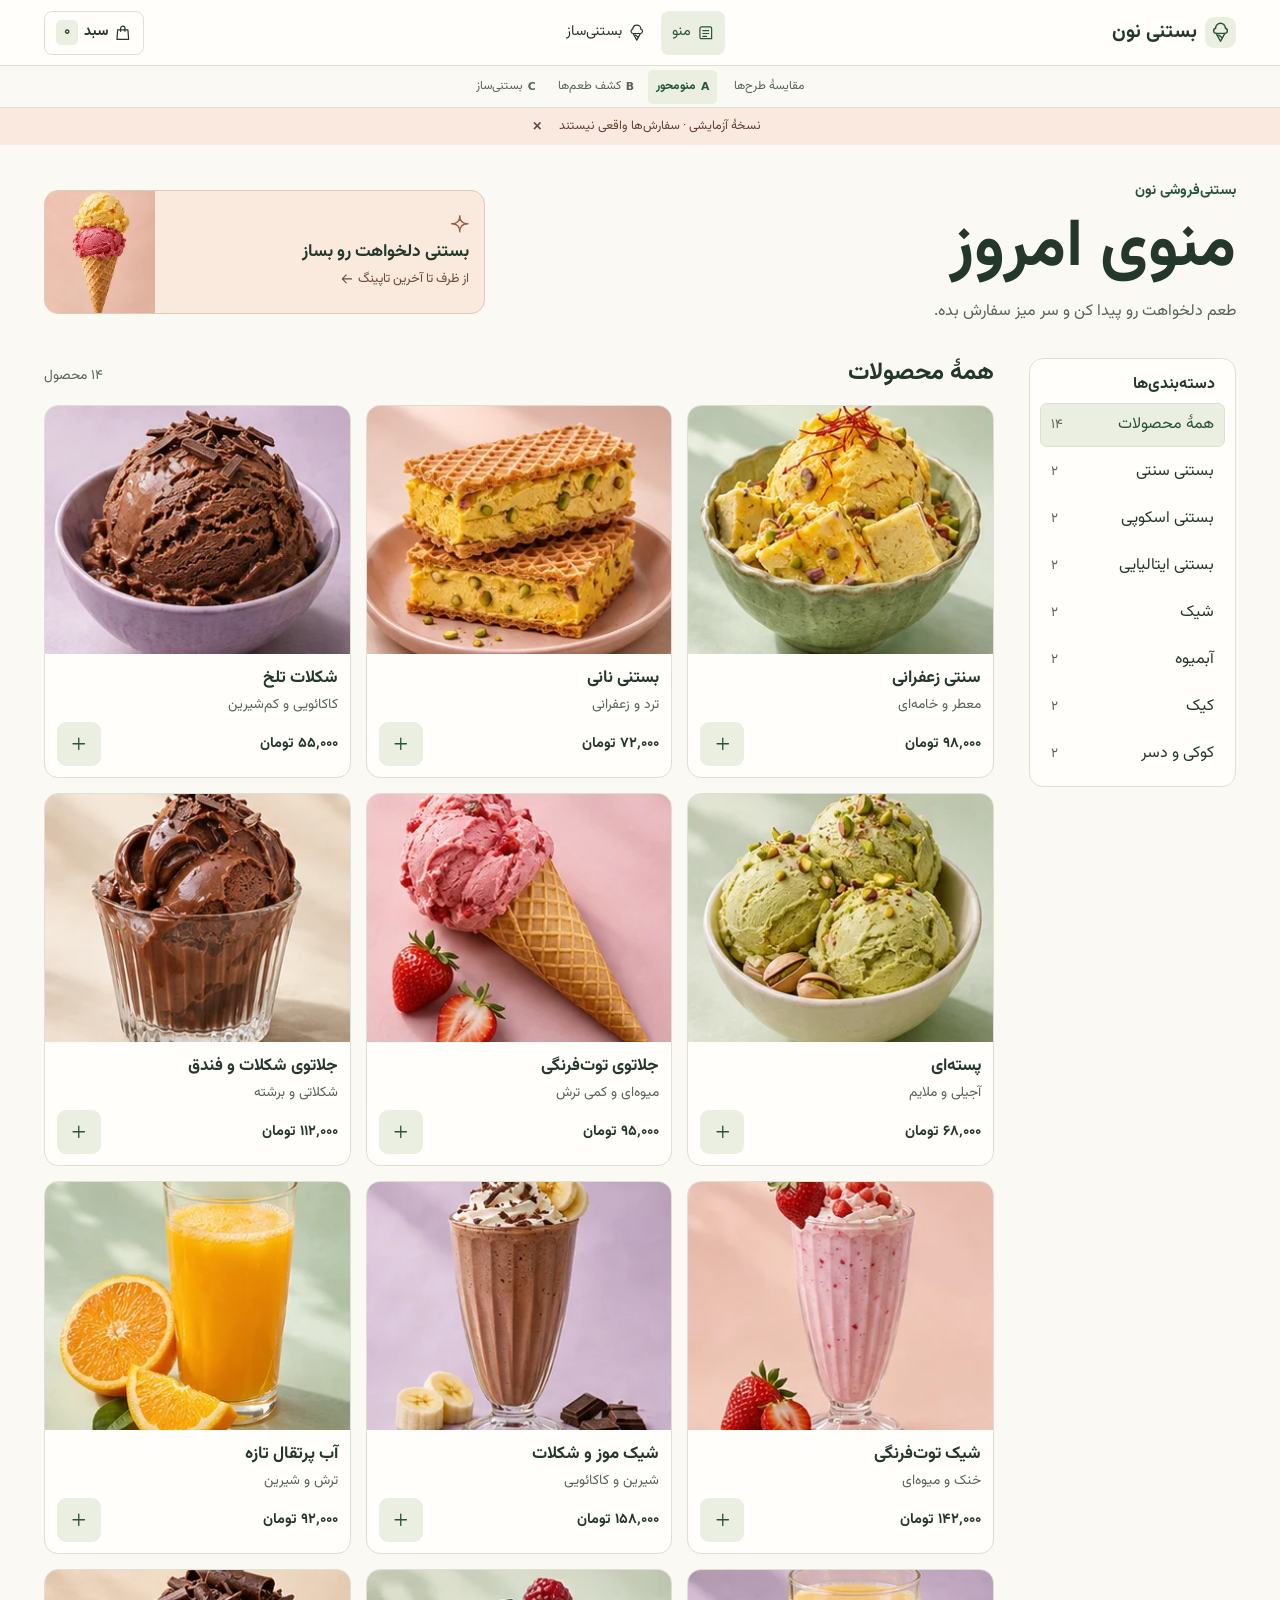
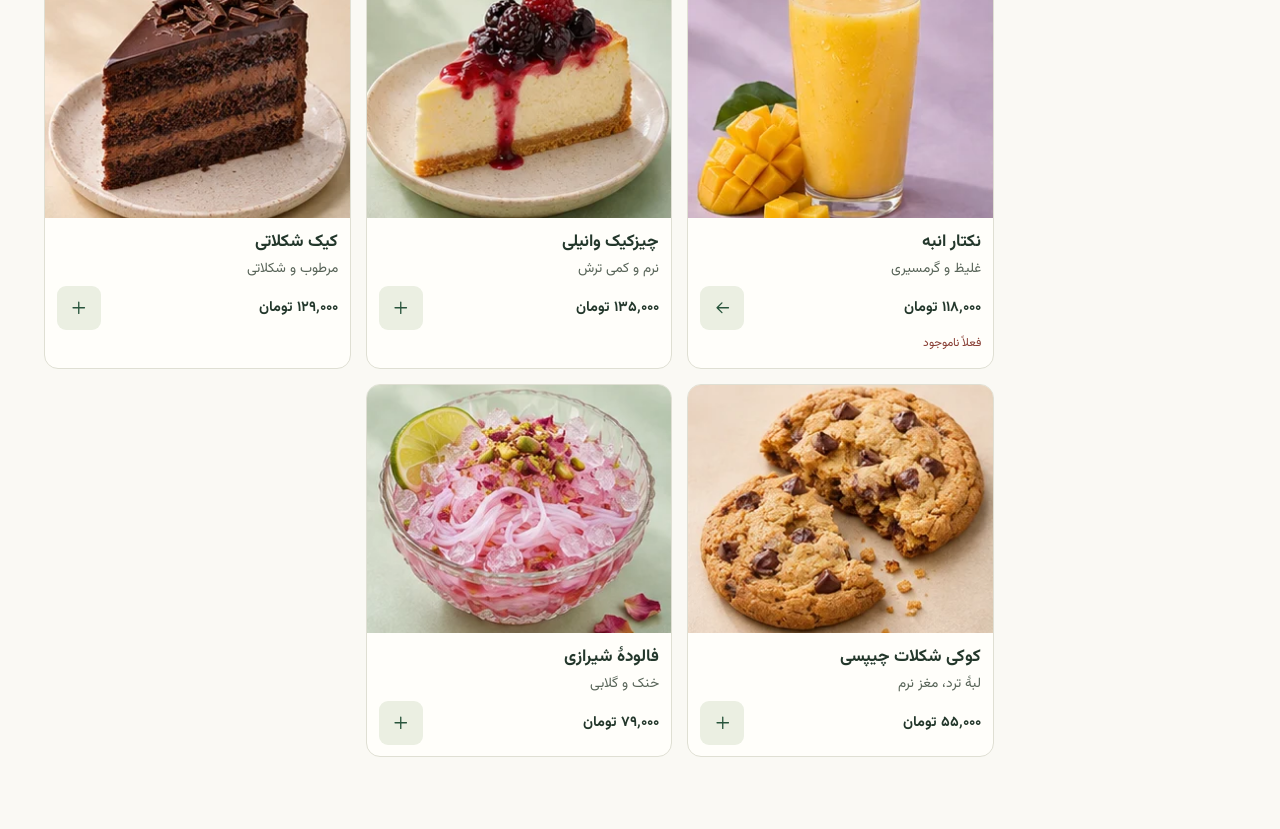
==== prototype-a/index.html @ cb2e8238 "Initial commit" ====
<!doctype html>
<html lang="fa" dir="rtl">
<head>
  <meta charset="utf-8">
  <meta name="viewport" content="width=device-width, initial-scale=1">
  <meta name="theme-color" content="#f8f7f0">
  <title>بستنی نون | طرح A</title>
  <link rel="stylesheet" href="../shared/base.css">
  <link rel="stylesheet" href="./style.css">
  <script type="module" src="./app.js"></script>
</head>
<body>
  <a class="skip-link" href="#main">رفتن به محتوا</a>
  <header class="site-header"></header>
  <div class="demo-label" hidden>
    <p>نسخهٔ آزمایشی · سفارش‌ها واقعی نیستند</p>
    <button type="button" data-action="dismiss-demo" aria-label="بستن پیام نسخهٔ آزمایشی">×</button>
  </div>
  <main id="main" class="shell"></main>
  <dialog aria-labelledby="detail-title">
    <button type="button" class="icon-button dialog-close" data-action="close-detail" aria-label="بستن جزئیات" autofocus>×</button>
    <form id="product-form"></form>
  </dialog>
  <p id="status" role="status" class="toast"></p>
  <noscript><p class="shell">برای استفاده از منوی تعاملی، جاوااسکریپت مرورگر را فعال کن.</p></noscript>
</body>
</html>
---- shared/base.css ----
:root {
  color-scheme: light;
  --paper: #faf9f4;
  --surface: #fffefa;
  --ink: #23372b;
  --muted: #586458;
  --line: #dfdfd3;
  --accent: #28543c;
  --accent-hover: #1e402d;
  --soft: #ebefe2;
  --warm: #fae9de;
  --radius: 14px;
  --font: Tahoma, sans-serif;
}
* { box-sizing: border-box; }
html { background: var(--paper); color: var(--ink); font-family: var(--font); scroll-padding-top: 8rem; }
body { margin: 0; min-width: 0; line-height: 1.68; }
h1, h2, h3, p, figure { margin: 0; }
h1, h2, h3 { line-height: 1.25; }
p { overflow-wrap: anywhere; }
a { color: inherit; text-decoration: none; }
button, input, textarea { font: inherit; color: inherit; }
button, a { -webkit-tap-highlight-color: transparent; }
button { cursor: pointer; }
button:disabled { cursor: default; }
button, select, textarea, input { max-width: 100%; }
button, fieldset { margin: 0; }
input[type="radio"] { accent-color: var(--accent); width: 18px; height: 18px; margin: 0; flex: 0 0 auto; }
:focus-visible { outline: 2px solid #986025; outline-offset: 3px; }
[hidden] { display: none !important; }
.icon { width: 1.22em; height: 1.22em; flex-shrink: 0; vertical-align: middle; }
.shell { width: min(100% - 36px, 1192px); margin-inline: auto; padding-block: 34px 72px; }
.skip-link { position: fixed; z-index: 20; inset-block-start: 8px; inset-inline-start: 12px; padding: 10px; background: white; transform: translateY(-160%); }
.skip-link:focus { transform: none; }
.site-header { position: sticky; z-index: 5; top: 0; background: var(--surface); border-bottom: 1px solid var(--line); }
.header-inner { margin-inline: auto; width: min(100% - 36px, 1192px); min-height: 65px; display: grid; grid-template-columns: 1fr auto 1fr; align-items: center; gap: 12px; }
.brand { display: inline-flex; align-items: center; gap: 8px; width: fit-content; font-weight: 700; font-size: 1.23rem; white-space: nowrap; }
.brand .icon { color: var(--accent); width: 31px; height: 31px; padding: 5px; border-radius: 9px; background: var(--soft); }
.site-links { display: flex; gap: 4px; }
.site-links a, .cart-link { min-height: 44px; display: inline-flex; align-items: center; gap: 6px; padding: 5px 11px; border-radius: 8px; font-size: .9rem; white-space: nowrap; }
.site-links a[aria-current="page"], .site-links a:hover { background: var(--soft); color: var(--accent); }
.cart-link { justify-self: end; border: 1px solid var(--line); font-weight: 700; }
.cart-link[aria-current="page"] { border-color: var(--accent); }
.cart-link b { min-width: 22px; text-align: center; border-radius: 5px; background: var(--soft); color: var(--accent); }
.prototype-switcher { min-height: 42px; display: flex; align-items: center; justify-content: center; flex-wrap: wrap; gap: 6px; padding: 2px 10px; border-block-start: 1px solid var(--line); background: var(--paper); color: var(--muted); font-size: .75rem; }
.prototype-switcher a { display: inline-flex; align-items: center; gap: 5px; min-height: 34px; padding-inline: 8px; border-radius: 5px; }
.prototype-switcher a[aria-current="page"] { background: var(--soft); color: var(--accent); font-weight: 700; }
.prototype-switcher a:hover { text-decoration: underline; text-underline-offset: 3px; }
.prototype-switcher b { font: 700 .68rem/1.1 system-ui, sans-serif; }
.review-home { margin-inline-end: 3px; }
.demo-label { display: flex; justify-content: center; align-items: center; gap: 5px; padding-inline: 14px; background: var(--warm); color: #643f34; font-size: .78rem; }
.demo-label button { border: 0; background: transparent; font-size: 1.3rem; min-width: 34px; min-height: 32px; }
.eyebrow { color: var(--accent); font-size: .9rem; font-weight: 700; margin-bottom: 5px; }
.muted, small { color: var(--muted); }
.photo { overflow: hidden; background: var(--soft); min-width: 0; }
.photo img { display: block; width: 100%; height: 100%; object-fit: cover; }
.primary, .secondary, .text-button, .icon-button {
  display: inline-flex; justify-content: center; align-items: center; gap: 8px; min-height: 44px; padding: 8px 15px;
  border: 1px solid transparent; border-radius: 9px; font-weight: 700; text-align: center;
}
.primary { color: #fff; background: var(--accent); }
.primary:hover { background: var(--accent-hover); }
.primary:disabled { background: var(--soft); color: var(--muted); }
.secondary, .icon-button { background: var(--surface); border-color: var(--line); }
.secondary:hover, .icon-button:hover { background: var(--soft); }
.icon-button { min-width: 44px; padding: 0; }
.text-button { background: transparent; color: var(--accent); padding: 5px 2px; }
.text-button:hover { text-decoration: underline; text-underline-offset: 3px; }
.full { width: 100%; }
.section-heading { display: flex; align-items: baseline; justify-content: space-between; gap: 10px; margin-block-end: 17px; }
.section-heading span { color: var(--muted); font-size: .86rem; }
.allergens { display: flex; flex-wrap: wrap; gap: 6px; padding: 0; margin: 0; list-style: none; }
.allergens li { display: inline-flex; align-items: center; gap: 5px; padding: 3px 8px; background: #fcf0de; border-radius: 4px; color: #65451e; font-size: .79rem; }
dialog { width: min(100% - 26px, 770px); max-height: min(90vh, 850px); max-height: min(90dvh, 850px); overflow: auto; padding: 0; border: 1px solid var(--line); border-radius: var(--radius); background: var(--surface); color: var(--ink); }
dialog::backdrop { background: #15231bb8; }
.dialog-close { position: sticky; top: 10px; float: left; z-index: 1; margin: 10px 0 -54px 10px; font-size: 1.6rem; }
.detail-grid { display: grid; grid-template-columns: .8fr 1fr; }
.detail-grid > .photo { min-height: 100%; }
.detail-copy { padding: 28px 23px 24px; display: grid; gap: 9px; }
.detail-copy h2 { font-size: 2rem; }
.detail-copy h3 { margin-top: 8px; font-size: 1rem; }
.detail-copy fieldset { margin-top: 8px; }
fieldset { border: 0; padding: 0; min-width: 0; }
legend { font-weight: 700; margin-bottom: 5px; }
.radio-row { display: flex; align-items: center; gap: 9px; min-height: 44px; padding: 7px 9px; margin-block-end: 6px; border: 1px solid var(--line); border-radius: 6px; background: var(--surface); cursor: pointer; }
.radio-row:has(:checked) { border-color: var(--accent); background: var(--soft); }
.radio-row strong { margin-inline-start: auto; font-size: .88rem; }
.toast { position: fixed; inset-inline-start: 18px; inset-block-end: 12px; z-index: 6; max-width: calc(100% - 36px); border-radius: 8px; background: var(--accent); color: white; padding: 10px 15px; opacity: 0; pointer-events: none; transition: opacity .15s; }
.toast.visible { opacity: 1; }
.page-narrow { width: min(100%, 630px); margin-inline: auto; }
.page-narrow h1 { margin-block: 5px 18px; font-size: clamp(1.9rem, 5vw, 3rem); }
.cart-lines, .receipt-lines { padding: 0; margin: 0; list-style: none; }
.cart-line { display: grid; grid-template-columns: 82px 1fr auto; align-items: start; gap: 12px; padding-block: 14px; border-bottom: 1px solid var(--line); }
.cart-line .photo { aspect-ratio: 1; border-radius: 8px; }
.line-copy h2 { margin-bottom: 4px; font-size: 1.08rem; }
.line-copy p { color: var(--muted); font-size: .9rem; }
.line-copy strong, .line-copy button { display: block; font-size: .86rem; }
.line-actions { display: grid; justify-items: end; }
.quantity { display: flex; align-items: center; gap: 7px; }
.remove { color: #8b3e35; }
.order-total { display: flex; justify-content: space-between; align-items: center; gap: 8px; margin-block: 16px; font-weight: 700; }
.order-total strong { font-size: 1.2rem; }
.empty-state { text-align: center; padding: 40px 16px; background: var(--soft); border-radius: var(--radius); }
.empty-state > .icon { width: 42px; height: 42px; margin-bottom: 12px; color: var(--accent); }
.empty-state p { margin-block: 8px 16px; }
.checkout-form { display: grid; gap: 8px; padding: clamp(14px, 3vw, 28px); border: 1px solid var(--line); border-radius: var(--radius); background: var(--surface); }
.checkout-form h2 { margin-block-end: 8px; }
.checkout-form > input, .checkout-form textarea { min-height: 44px; border: 1px solid var(--line); border-radius: 7px; padding: 8px 10px; background: white; font-size: 1rem; }
.checkout-form textarea { resize: vertical; }
.demo-help { background: var(--soft); border-radius: 7px; padding-inline: 10px; font-size: .88rem; }
.demo-help bdi { font-weight: 700; }
.field-error { color: #912f29; }
.field-error:empty { display: none; }
.step-actions { display: flex; justify-content: flex-end; flex-wrap: wrap; gap: 8px; }
.confirmation-icon { display: grid; width: 61px; height: 61px; place-items: center; border-radius: 50%; background: var(--soft); color: var(--accent); font-size: 1.7rem; }
.confirmation dl > div, .receipt-lines li { display: flex; justify-content: space-between; gap: 8px; padding: 7px 0; border-bottom: 1px solid var(--line); }
.confirmation dd { margin: 0; }
.receipt-lines small { display: block; }
.order-note { padding: 9px; background: var(--soft); }
.builder-intro { margin-block-end: 28px; }
.builder-intro h1 { font-size: clamp(2rem, 5vw, 3.65rem); margin-bottom: 9px; }
.builder-intro p:not(.eyebrow) { color: var(--muted); }
.builder-layout { display: grid; grid-template-columns: minmax(230px, .7fr) minmax(0, 1.4fr); grid-template-areas: "preview controls"; align-items: start; gap: clamp(16px, 4vw, 48px); }
.builder-preview { grid-area: preview; position: sticky; top: 122px; background: var(--soft); border-radius: var(--radius); overflow: hidden; }
.preview-art { display: grid; place-items: center; background: var(--soft); min-height: 210px; padding: 8px; }
.ice-preview { width: min(100%, 240px); max-height: 280px; }
.preview-info { display: grid; padding: 16px; gap: 6px; background: var(--surface); border: 1px solid var(--line); border-radius: 0 0 var(--radius) var(--radius); }
.preview-info > span, .preview-info p { color: var(--muted); font-size: .88rem; }
.preview-info strong { font-size: 1.45rem; }
.builder-controls { grid-area: controls; min-width: 0; }
.builder-group { margin-bottom: 18px; }
.builder-group h2 { margin-bottom: 13px; font-size: 1.24rem; }
.builder-group h2 > span { color: var(--accent); }
.builder-group h3 { margin-block: 14px 5px; font-size: 1rem; }
.choices { display: grid; gap: 7px; }
.container-choices, .flavor-choices, .topping-choices { grid-template-columns: repeat(3, minmax(0, 1fr)); }
.count-choices { grid-template-columns: repeat(4, minmax(0, 1fr)); }
.scoop-tabs { display: flex; flex-wrap: wrap; margin-block-end: 9px; }
.builder-choice { display: grid; align-content: center; justify-items: start; gap: 2px; text-align: start; min-height: 46px; padding: 7px 10px; border: 1px solid var(--line); border-radius: 8px; background: var(--surface); }
.builder-choice[aria-pressed="true"] { background: var(--soft); border-color: var(--accent); box-shadow: inset 0 0 0 1px var(--accent); }
.builder-choice:hover:not(:disabled) { border-color: var(--accent); }
.builder-choice:disabled { opacity: .65; }
.container-choices .builder-choice { justify-items: center; text-align: center; }
.container-choices .icon { width: 25px; height: 25px; color: var(--accent); }
.count-choices .builder-choice { justify-items: center; font-weight: 700; }
.flavor-swatch { width: 21px; height: 21px; border-radius: 50%; border: 1px solid #4e473843; background: var(--swatch); }
.summary-selection { color: var(--accent); font-weight: 700; }
.menu-grid { display: grid; grid-template-columns: repeat(3, minmax(0, 1fr)); gap: 15px; }
.menu-card { background: var(--surface); border: 1px solid var(--line); border-radius: var(--radius); overflow: hidden; }
.card-image { background: var(--soft); display: block; width: 100%; min-width: 0; border: 0; padding: 0; text-align: inherit; overflow: hidden; }
.card-image:focus-visible { outline-offset: -4px; }
.card-image:hover img { transform: scale(1.035); }
.card-image img { transition: transform .18s ease-out; }
.menu-card .photo { aspect-ratio: 1.23; }
.card-copy { position: relative; padding: 10px 12px 11px; }
.card-copy h3 { font-size: 1.06rem; }
.card-copy h3 button { border: 0; padding: 4px 0; background: transparent; font-weight: 700; text-align: start; }
.card-copy p { color: var(--muted); font-size: .86rem; }
.card-foot { display: flex; align-items: center; justify-content: space-between; gap: 4px; margin-block-start: 6px; }
.card-foot strong { font-size: .9rem; }
.card-foot .icon-button { color: var(--accent); background: var(--soft); border-color: transparent; }
.unavailable { display: inline-block; font-size: .74rem; color: #873c32; }
.category-buttons { display: grid; gap: 3px; }
.category-nav button, .discovery-categories button { display: flex; align-items: center; justify-content: space-between; gap: 7px; min-height: 44px; text-align: start; padding: 6px 10px; background: transparent; border: 1px solid transparent; border-radius: 7px; white-space: nowrap; }
.category-nav button[aria-pressed="true"], .category-nav button:hover, .discovery-categories button[aria-pressed="true"], .discovery-categories button:hover { background: var(--soft); color: var(--accent); border-color: var(--line); }
.menu-layout { display: grid; grid-template-columns: minmax(155px, 207px) minmax(0, 1fr); gap: clamp(16px, 3vw, 35px); align-items: start; }
.category-nav { position: sticky; top: 121px; padding: 10px; background: var(--surface); border: 1px solid var(--line); border-radius: var(--radius); }
.category-nav h2 { margin: 6px 10px 8px; font-size: 1rem; }
@media (max-width: 720px) {
  .shell { width: calc(100% - 26px); padding-top: 24px; }
  .header-inner { width: calc(100% - 22px); min-height: 58px; gap: 4px; }
  .brand { font-size: 1rem; gap: 4px; }
  .brand .icon { width: 27px; height: 27px; }
  .site-links a, .cart-link { padding-inline: 6px; font-size: .8rem; }
  .site-links { gap: 1px; }
  .site-links .icon { display: none; }
  .prototype-switcher { font-size: .67rem; gap: 2px; }
  .prototype-switcher a { padding-inline: 5px; }
  .menu-layout { display: block; }
  .category-nav { z-index: 2; top: 100px; margin-block-end: 15px; padding: 4px; }
  .category-nav h2 { display: none; }
  .category-buttons { display: flex; overflow-x: auto; padding: 2px; }
  .category-nav small { display: none; }
  .menu-grid { grid-template-columns: repeat(2, minmax(0, 1fr)); gap: 9px; }
  .builder-layout { grid-template-columns: minmax(0, 1fr); grid-template-areas: "preview" "controls"; }
  .builder-preview { position: static; display: grid; grid-template-columns: .8fr 1.2fr; }
  .preview-art { min-height: 156px; }
  .ice-preview { max-height: 170px; }
  .preview-info { grid-column: 2; border-radius: var(--radius) 0 0 var(--radius); }
}
@media (max-width: 470px) {
  .cart-link span { display: none; }
  .detail-grid { grid-template-columns: 1fr; }
  .detail-grid > .photo { max-height: 230px; }
  .detail-copy { padding: 16px; }
  .cart-line { grid-template-columns: 49px minmax(0, 1fr) auto; gap: 7px; }
  .quantity { gap: 2px; }
  .quantity .icon-button { min-width: 37px; }
  .preview-info { padding: 9px; }
  .preview-info strong { font-size: 1.15rem; }
  .flavor-choices, .topping-choices { grid-template-columns: repeat(2, minmax(0, 1fr)); }
}
@media (prefers-reduced-motion: reduce) {
  *, *::before, *::after { scroll-behavior: auto !important; transition-duration: 0s !important; }
}
---- prototype-a/style.css ----
@font-face { font-family: Vazirmatn; src: url("../shared/assets/fonts/Vazirmatn-Regular.woff2") format("woff2"); font-weight: 400; font-display: swap; }
@font-face { font-family: Vazirmatn; src: url("../shared/assets/fonts/Vazirmatn-Bold.woff2") format("woff2"); font-weight: 700; font-display: swap; }
:root { --font: Vazirmatn, Tahoma, sans-serif; }
.menu-intro { display: grid; grid-template-columns: 1fr minmax(290px, 37%); align-items: center; gap: 20px; margin-block-end: 32px; }
.menu-intro h1 { font-size: clamp(2.45rem, 5.6vw, 4.15rem); margin-block: 3px 8px; }
.menu-intro p:not(.eyebrow) { color: var(--muted); }
.builder-banner { display: grid; grid-template-columns: 1fr 110px; min-height: 124px; border-radius: var(--radius); border: 1px solid #dfcbbd; background: #fae9dd; overflow: hidden; }
.builder-banner > div:first-child { padding: 11px 15px; display: grid; align-content: center; justify-items: start; gap: 3px; }
.builder-banner > div:first-child > .icon { color: #a15f42; }
.builder-banner strong { font-size: 1.08rem; }
.builder-banner span { font-size: .81rem; color: #684b3b; }
.builder-banner:hover strong { text-decoration: underline; text-underline-offset: 3px; }
.builder-banner .photo { background: #f2c7b8; }
.builder-banner .photo img { object-position: 50% 54%; }
.builder-group { border: 1px solid var(--line); background: var(--surface); border-radius: var(--radius); padding: 16px; }
@media (max-width: 720px) {
  .menu-intro { grid-template-columns: 1fr; gap: 12px; margin-block-end: 20px; }
  .builder-banner { min-height: 75px; grid-template-columns: 1fr 83px; }
  .builder-banner > div:first-child { display: block; padding: 9px 11px; align-self: center; }
  .builder-banner > div:first-child > .icon { margin-inline-end: 5px; }
  .builder-banner span { display: block; }
}
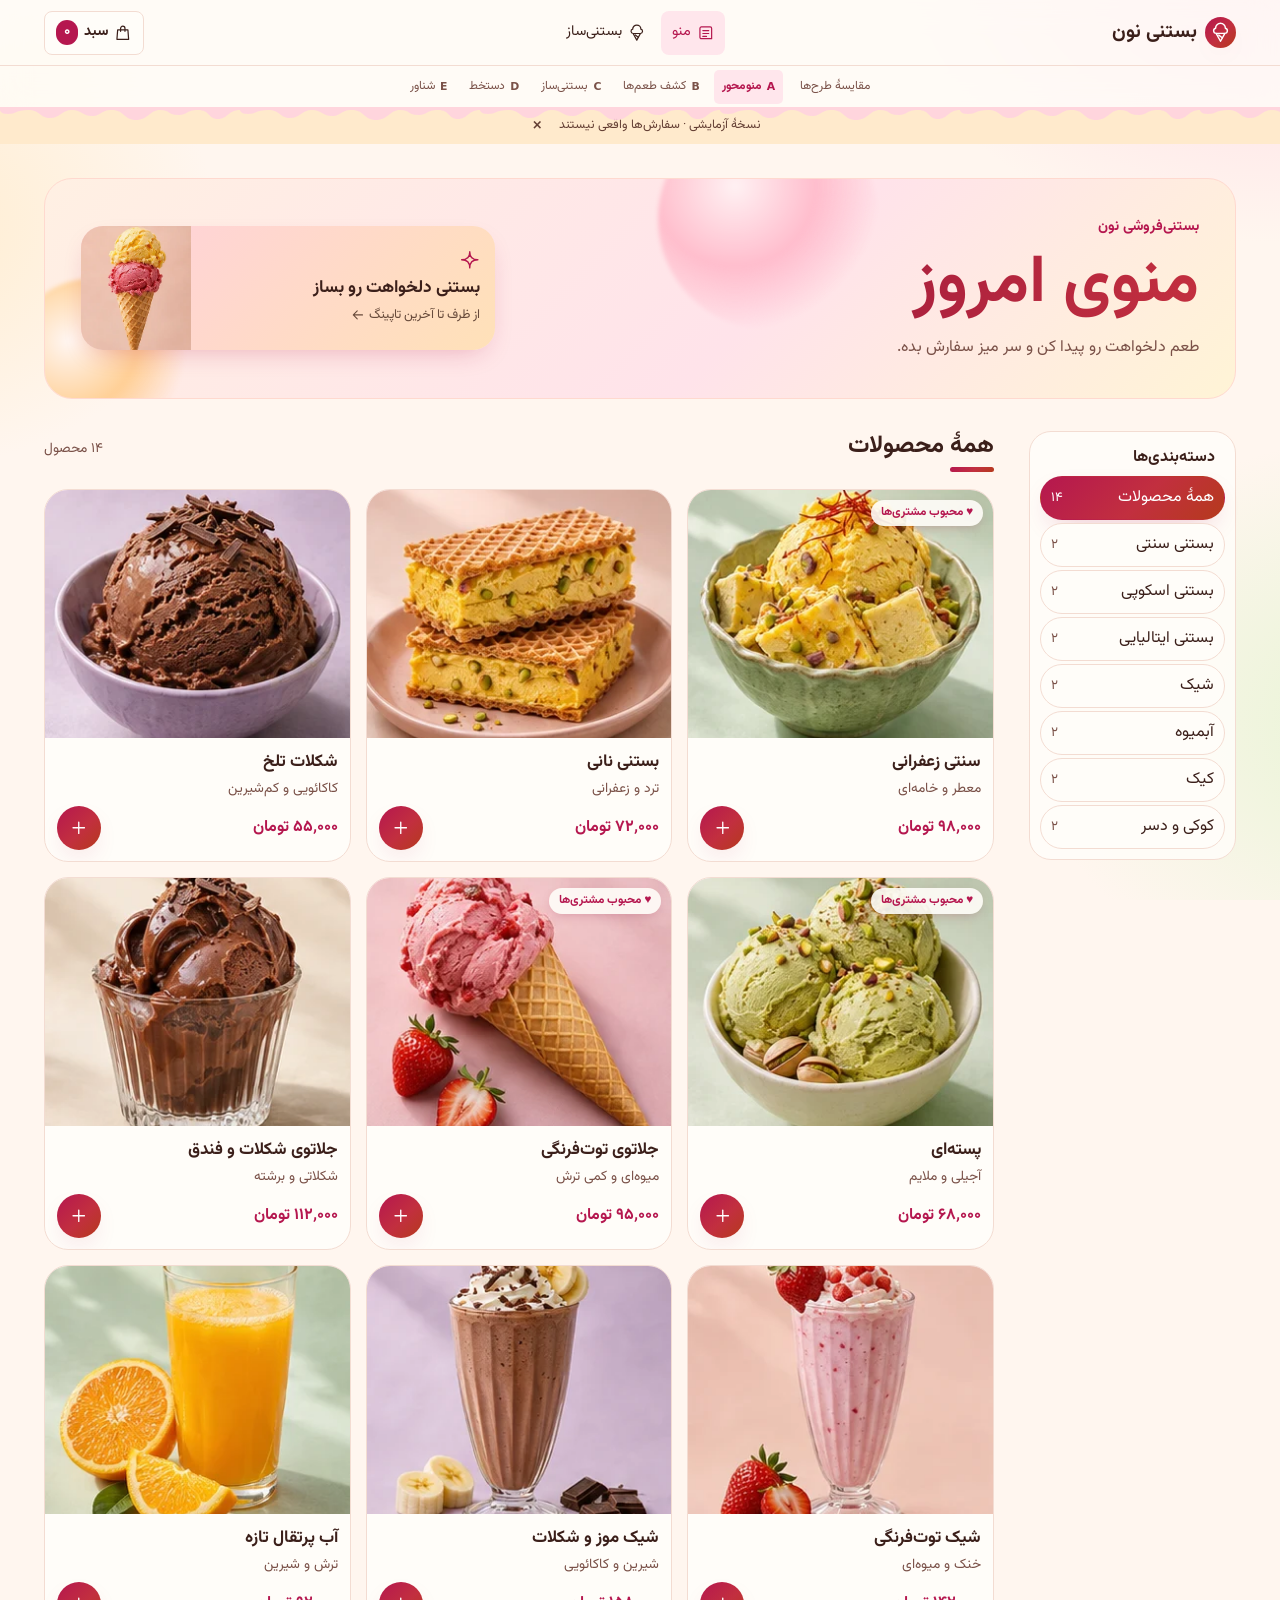
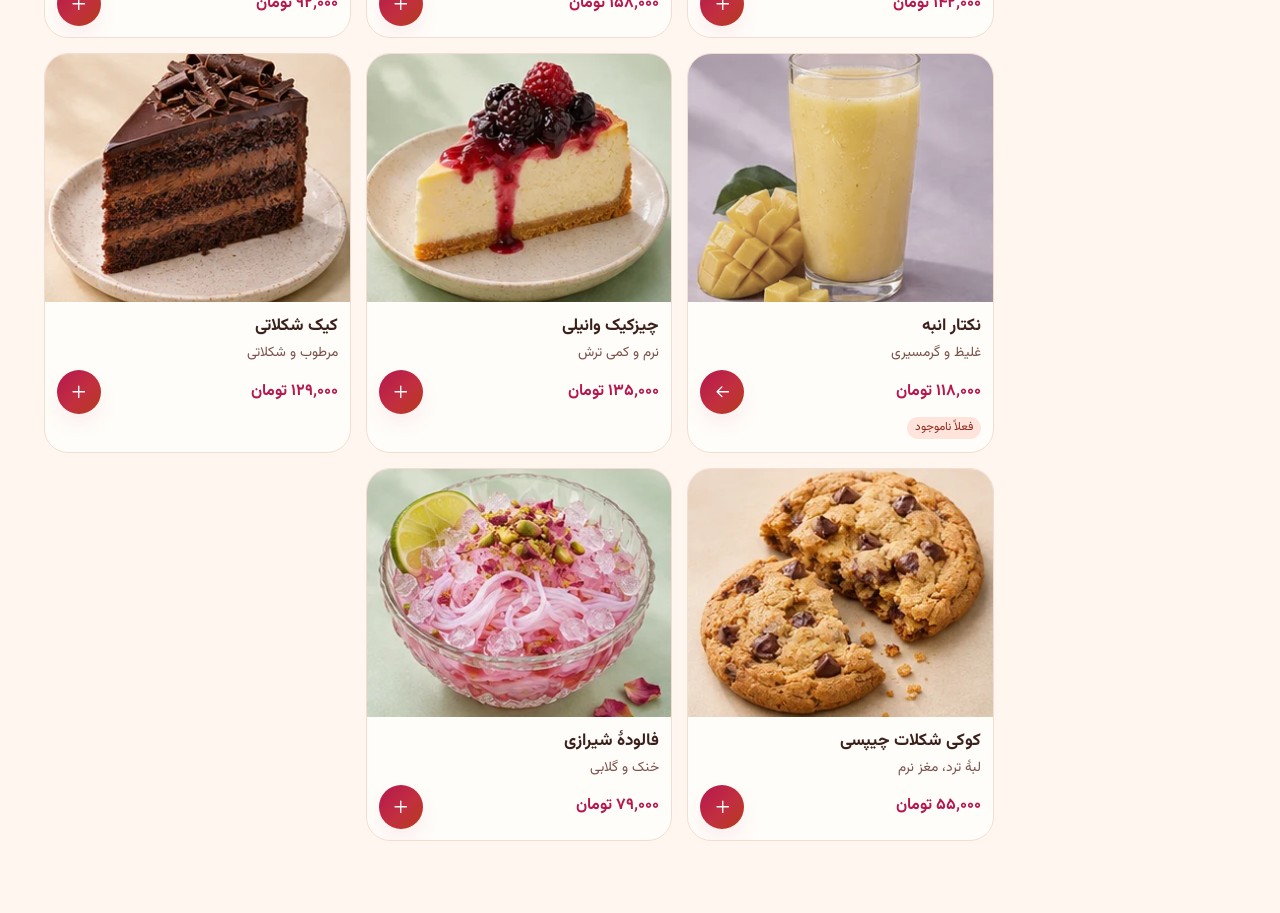
==== commit 10e491ee: "Add appetizing dessert theme and motion across all prototypes Warm raspberry/mango/cream palette, an" ====
--- a/prototype-a/index.html
+++ b/prototype-a/index.html
@@ -3,10 +3,11 @@
 <head>
   <meta charset="utf-8">
   <meta name="viewport" content="width=device-width, initial-scale=1">
-  <meta name="theme-color" content="#f8f7f0">
+  <meta name="theme-color" content="#fff6ef">
   <title>بستنی نون | طرح A</title>
   <link rel="stylesheet" href="../shared/base.css">
   <link rel="stylesheet" href="./style.css">
+  <link rel="stylesheet" href="../shared/appetite.css">
   <script type="module" src="./app.js"></script>
 </head>
 <body>
--- a/shared/base.css
+++ b/shared/base.css
@@ -174,8 +174,8 @@
   .site-links a, .cart-link { padding-inline: 6px; font-size: .8rem; }
   .site-links { gap: 1px; }
   .site-links .icon { display: none; }
-  .prototype-switcher { font-size: .67rem; gap: 2px; }
-  .prototype-switcher a { padding-inline: 5px; }
+  .prototype-switcher { font-size: .67rem; gap: 2px; padding-inline: 4px; flex-wrap: nowrap; justify-content: safe center; overflow-x: auto; scrollbar-width: none; }
+  .prototype-switcher a { flex-shrink: 0; gap: 3px; padding-inline: 4px; }
   .menu-layout { display: block; }
   .category-nav { z-index: 2; top: 100px; margin-block-end: 15px; padding: 4px; }
   .category-nav h2 { display: none; }
--- a/shared/appetite.css
+++ b/shared/appetite.css
@@ -0,0 +1,212 @@
+/* Appetite theme: warm dessert palette + motion. Loaded last in every page so it wins over each prototype's tokens (fonts stay per prototype). */
+:root {
+  --paper: #fff6ef;
+  --surface: #fffdf9;
+  --ink: #3b1f1a;           /* chocolate: warm, readable */
+  --muted: #7a5148;
+  --line: #f3dcd2;
+  --accent: #b5174f;        /* raspberry: white text ≈ 6:1 */
+  --accent-hover: #8f0f3c;
+  --soft: #ffe6ec;          /* strawberry milk */
+  --warm: #ffeacc;          /* mango cream */
+  --mango: #ffb347;
+  --pistachio: #c5e29b;
+  --vanilla: #fff1c9;
+  --berry: #ff8fab;
+  --lilac: #e9d7ff;
+  --cta: linear-gradient(135deg, #b5174f 0%, #c22f3f 55%, #b53a1c 100%);
+  --pop: cubic-bezier(.34, 1.56, .64, 1);
+  --ease-out: cubic-bezier(.16, .84, .3, 1);
+  --shadow-sweet: 0 10px 28px -12px #b5174f55;
+}
+
+html {
+  background:
+    radial-gradient(42rem 30rem at 100% -5%, #ffd9e3 0, transparent 60%),
+    radial-gradient(36rem 26rem at -10% 25%, #ffeccc 0, transparent 60%),
+    radial-gradient(40rem 30rem at 110% 80%, #e6f4d3 0, transparent 60%),
+    var(--paper);
+  background-attachment: fixed;
+}
+body { background: transparent; overflow-x: clip; }
+::selection { background: var(--berry); color: #3b1f1a; }
+
+/* Header with a melting drip under it */
+.site-header { background: rgb(255 253 249 / 92%); border-bottom: 0; }
+@supports (backdrop-filter: blur(1px)) { .site-header { background: rgb(255 253 249 / 78%); backdrop-filter: blur(14px) saturate(140%); } }
+.site-header::after {
+  content: ""; position: absolute; inset-inline: 0; top: 100%; height: 14px; pointer-events: none;
+  background: url("data:image/svg+xml,%3Csvg xmlns='http://www.w3.org/2000/svg' viewBox='0 0 120 14' preserveAspectRatio='none'%3E%3Cpath d='M0 0h120v3c-6 0-6 9-11 9s-4-9-10-9-5 5-10 5-4-5-9-5-6 10-12 10S62 3 56 3s-5 6-10 6-5-6-10-6-6 8-11 8S20 3 14 3 8 7 4 7 0 3 0 3Z' fill='%23ffd3df'/%3E%3C/svg%3E") repeat-x 0 0 / 240px 14px;
+  opacity: .9;
+}
+.brand .icon { background: var(--cta); color: #fff; border-radius: 50%; box-shadow: var(--shadow-sweet); }
+.brand:hover .icon { animation: wiggle .5s var(--ease-out); }
+.cart-link { border-color: var(--line); background: var(--surface); }
+.cart-link b { background: var(--accent); color: #fff; border-radius: 99px; padding-inline: 4px; }
+.cart-link b.bump { animation: bump .55s var(--pop); }
+.prototype-switcher { background: transparent; }
+
+/* Buttons: juicy and squishy */
+.primary {
+  background: var(--cta); background-size: 160% 160%; color: #fff; border-radius: 999px;
+  box-shadow: var(--shadow-sweet); transition: background-position .4s var(--ease-out), box-shadow .2s, transform .15s var(--ease-out);
+}
+.primary:hover { background: var(--cta); background-size: 160% 160%; background-position: 100% 0; box-shadow: 0 14px 30px -12px #b5174f88; }
+.primary:active:not(:disabled), .secondary:active, .icon-button:active, .builder-choice:active:not(:disabled), .category-buttons button:active { transform: scale(.95); }
+.primary:disabled { background: var(--soft); color: var(--muted); box-shadow: none; }
+.secondary, .icon-button { border-radius: 999px; transition: transform .15s var(--ease-out), background-color .15s; }
+.text-button { color: var(--accent); }
+.text-button .icon { transition: transform .2s var(--ease-out); }
+.text-button:hover .icon { transform: translateX(-4px); }
+.eyebrow { color: var(--accent); letter-spacing: 0; }
+
+/* Hero sections: floating pastel scoops */
+.menu-intro, .discovery-intro { position: relative; isolation: isolate; overflow: hidden; border-radius: 28px; background: linear-gradient(135deg, #fff0e3, #ffe3ea 60%, #fff4d6); border: 1px solid #ffd9cf; padding: clamp(16px, 4vw, 36px); }
+.menu-intro::before, .menu-intro::after, .discovery-intro::before, .discovery-intro::after {
+  content: ""; position: absolute; z-index: -1; border-radius: 50%; pointer-events: none; filter: blur(2px);
+  animation: float 9s ease-in-out infinite;
+}
+.menu-intro::before, .discovery-intro::before { width: 220px; height: 220px; inset-block-start: -70px; inset-inline-start: 30%; background: radial-gradient(circle at 35% 35%, #fff 0, var(--berry) 40%, transparent 72%); opacity: .45; }
+.menu-intro::after, .discovery-intro::after { width: 180px; height: 180px; inset-block-end: -60px; inset-inline-end: -40px; background: radial-gradient(circle at 35% 35%, #fff 0, var(--mango) 42%, transparent 72%); opacity: .5; animation-delay: -4s; }
+.menu-intro > div:first-child > h1, .discovery-copy > h1 {
+  background: linear-gradient(90deg, #8f0f3c, #c22f3f, #d9741c, #8f0f3c); background-size: 300% 100%;
+  -webkit-background-clip: text; background-clip: text; color: transparent;
+  animation: syrup 8s linear infinite, rise .7s var(--ease-out) both;
+}
+.menu-intro > div:first-child > *, .discovery-copy > * { animation: rise .7s var(--ease-out) both; }
+.menu-intro > div:first-child > :nth-child(2), .discovery-copy > :nth-child(2) { animation-delay: .08s, .08s; }
+.menu-intro > div:first-child > :nth-child(3), .discovery-copy > :nth-child(3) { animation-delay: .16s; }
+.menu-intro > div:first-child > :nth-child(4), .discovery-copy > :nth-child(4) { animation-delay: .24s; }
+.discovery-intro .photo { border-radius: 24px; box-shadow: 0 24px 40px -22px #8f0f3c66; animation: rise .8s .1s var(--ease-out) both; }
+.discovery-intro .photo img { animation: breathe 7s ease-in-out infinite; }
+
+/* Builder banner: the "make your own" hook, with a sugar shimmer */
+.builder-banner { position: relative; overflow: hidden; border: 0; border-radius: 22px; background: linear-gradient(135deg, #ffd1dc, #ffe1b8); box-shadow: var(--shadow-sweet); animation: rise .7s .2s var(--ease-out) both; }
+.builder-banner::after { content: ""; position: absolute; inset: 0; pointer-events: none; background: linear-gradient(110deg, transparent 30%, #ffffff8c 50%, transparent 70%); transform: translateX(120%); animation: shimmer 3.6s 1s ease-in-out infinite; }
+.builder-banner > div:first-child > .icon { color: var(--accent); animation: twinkle 2.4s ease-in-out infinite; }
+.builder-banner .photo { background: transparent; }
+.builder-banner .photo img { transition: transform .5s var(--pop); }
+.builder-banner:hover .photo img { transform: scale(1.12) rotate(-4deg); }
+
+/* Category pills */
+.category-nav { background: rgb(255 253 249 / 85%); border-color: var(--line); border-radius: 22px; }
+.category-nav button, .discovery-categories button { border-radius: 999px; transition: background-color .2s, color .2s, transform .15s var(--ease-out); }
+.category-nav button[aria-pressed="true"], .discovery-categories button[aria-pressed="true"] { background: var(--cta); color: #fff; border-color: transparent; box-shadow: var(--shadow-sweet); }
+.category-nav button[aria-pressed="true"] small, .discovery-categories button[aria-pressed="true"] small { color: #fff; }
+.category-nav button:hover:not([aria-pressed="true"]), .discovery-categories button:hover:not([aria-pressed="true"]) { background: var(--soft); color: var(--accent); }
+.category-buttons button, .discovery-categories button { background: var(--surface); border: 1px solid var(--line); }
+
+/* Product cards: lift, colored plate per flavor, staggered entrance */
+.menu-card, .editorial-product { position: relative; border: 1px solid var(--line); border-radius: 24px; overflow: hidden; background: var(--surface); transition: transform .35s var(--pop), box-shadow .35s var(--ease-out); }
+.menu-card .photo, .editorial-product .photo { background: var(--plate, var(--soft)); }
+:is(.menu-card, .editorial-product):nth-child(5n+1) { --plate: #ffe1e8; }
+:is(.menu-card, .editorial-product):nth-child(5n+2) { --plate: #ffedc9; }
+:is(.menu-card, .editorial-product):nth-child(5n+3) { --plate: #e5f3d2; }
+:is(.menu-card, .editorial-product):nth-child(5n+4) { --plate: #f1e4ff; }
+:is(.menu-card, .editorial-product):nth-child(5n) { --plate: #ffe4d4; }
+.card-image img { transition: transform .5s var(--ease-out); }
+.card-foot strong, .editorial-action strong { color: var(--accent); font-size: 1rem; }
+.card-foot .icon-button { background: var(--cta); color: #fff; border: 0; box-shadow: var(--shadow-sweet); transition: transform .3s var(--pop); }
+.badge {
+  position: absolute; z-index: 1; inset-block-start: 10px; inset-inline-start: 10px; padding: 3px 10px;
+  border-radius: 999px; background: #fffdf9e6; color: var(--accent); font-size: .74rem; font-weight: 700;
+  box-shadow: 0 4px 12px -4px #8f0f3c44; pointer-events: none;
+}
+.badge::before { content: "♥ "; }
+.unavailable { color: #8f2a1f; background: #ffe4dc; padding: 1px 8px; border-radius: 99px; }
+.menu-card:has(.unavailable) .photo img { filter: saturate(.55); }
+@media (hover: hover) {
+  .menu-card:hover, .editorial-product:hover { transform: translateY(-6px); box-shadow: 0 22px 36px -20px #8f0f3c55; }
+  .menu-card:hover .card-image img, .editorial-product:hover .card-image img { transform: scale(1.08) rotate(-1.5deg); }
+  .menu-card:hover .card-foot .icon-button { transform: rotate(90deg) scale(1.08); }
+}
+.menu-card, .editorial-product { animation: rise .55s var(--ease-out) backwards; }
+:is(.menu-card, .editorial-product):nth-child(2) { animation-delay: .06s; }
+:is(.menu-card, .editorial-product):nth-child(3) { animation-delay: .12s; }
+:is(.menu-card, .editorial-product):nth-child(4) { animation-delay: .18s; }
+:is(.menu-card, .editorial-product):nth-child(5) { animation-delay: .24s; }
+:is(.menu-card, .editorial-product):nth-child(n+6) { animation-delay: .3s; }
+/* Cards below the fold reveal as they scroll in, pulling the eye further down */
+@supports (animation-timeline: view()) {
+  :is(.menu-card, .editorial-product):nth-child(n+7) { animation: reveal linear backwards; animation-timeline: view(); animation-range: entry 0% entry 55%; }
+}
+.section-heading h1, .section-heading h2 { position: relative; }
+.section-heading h1::after, .section-heading h2::after { content: ""; display: block; width: 44px; height: 5px; margin-top: 6px; border-radius: 9px; background: var(--cta); }
+
+/* Editorial (B) */
+.discovery-builder, .discovery-categories { border-radius: 22px; }
+.discovery-builder { background: linear-gradient(135deg, #ffd1dc, #ffe1b8); box-shadow: var(--shadow-sweet); }
+.allergens li { background: #fff1d6; color: #6b3f12; border-radius: 99px; }
+
+/* Detail dialog */
+dialog { border: 0; border-radius: 28px; box-shadow: 0 40px 80px -30px #3b1f1a88; }
+dialog::backdrop { background: #3b1f1a99; }
+.dialog-close { position: absolute; inset-block-start: 12px; inset-inline-start: 12px; float: none; margin: 0; border-radius: 50%; background: rgb(255 253 249 / 92%); box-shadow: 0 3px 12px #3b1f1a33; }
+dialog[open] .detail-grid > .photo { background: linear-gradient(160deg, #ffe1e8, #ffedc9); }
+dialog[open] .detail-grid > .photo img { animation: zoom-in .7s var(--ease-out) both; }
+dialog[open] .detail-copy > * { animation: rise .45s var(--ease-out) both; }
+dialog[open] .detail-copy > :nth-child(n+3) { animation-delay: .06s; }
+dialog[open] .detail-copy > :nth-child(n+6) { animation-delay: .12s; }
+.radio-row { border-radius: 14px; transition: border-color .15s, background-color .15s; }
+.radio-row:has(:checked) { border-color: var(--accent); background: var(--soft); }
+.radio-row:has(:checked) strong { color: var(--accent); }
+
+/* Builder: playful feedback on each choice */
+.builder-preview { border-radius: 26px; background: linear-gradient(170deg, #ffe1e8, #fff1c9); border: 0; box-shadow: 0 20px 40px -26px #8f0f3c66; }
+.preview-art { background: transparent; }
+.ice-preview { animation: jelly .6s var(--pop); transform-origin: 50% 100%; }
+.preview-info { border: 0; background: rgb(255 253 249 / 88%); }
+.preview-info strong { color: var(--accent); animation: bump .45s var(--pop); display: inline-block; }
+.builder-group { border-radius: 22px; border-color: var(--line); }
+.builder-choice { border-radius: 16px; transition: border-color .15s, background-color .15s, transform .15s var(--ease-out); }
+.builder-choice[aria-pressed="true"] { background: var(--soft); border-color: var(--accent); box-shadow: inset 0 0 0 1px var(--accent), var(--shadow-sweet); }
+.builder-choice:hover:not(:disabled) { border-color: var(--berry); }
+.flavor-swatch { box-shadow: inset 0 -3px 0 #0000001a, 0 2px 6px -2px #0005; transition: transform .25s var(--pop); }
+.builder-choice:hover .flavor-swatch, .builder-choice[aria-pressed="true"] .flavor-swatch { transform: scale(1.25); }
+.builder-steps button[aria-current] span { background: var(--cta); }
+.builder-intro h1 { color: var(--accent); }
+
+/* Cart, checkout, confirmation */
+.cart-line .photo { border-radius: 16px; background: var(--soft); }
+.cart-line { animation: rise .4s var(--ease-out) both; }
+.order-total strong { color: var(--accent); font-size: 1.4rem; }
+.empty-state { border-radius: 28px; background: linear-gradient(135deg, #ffe6ec, #fff1c9); }
+.empty-state > .icon { animation: float 3s ease-in-out infinite; }
+.checkout-form { border-radius: 26px; border-color: var(--line); box-shadow: 0 20px 40px -30px #8f0f3c55; }
+.checkout-form > input, .checkout-form textarea { border-radius: 14px; transition: border-color .15s, box-shadow .15s; }
+.checkout-form > input:focus, .checkout-form textarea:focus { border-color: var(--accent); box-shadow: 0 0 0 4px #b5174f22; outline: none; }
+.demo-help, .order-note { border-radius: 14px; }
+.confirmation-icon { position: relative; background: var(--cta); color: #fff; animation: bump .7s var(--pop) both; }
+.confirmation-icon::before, .confirmation-icon::after {
+  content: ""; position: absolute; inset: 50%; width: 8px; height: 8px; border-radius: 50%; pointer-events: none;
+  box-shadow: -38px -30px 0 var(--berry), 40px -24px 0 var(--mango), -30px 34px 0 var(--pistachio), 36px 32px 0 #8fd3ff, 0 -46px 0 var(--lilac), 0 46px 0 var(--mango);
+  animation: sprinkles .9s .15s var(--ease-out) both;
+}
+.confirmation-icon::after { transform: rotate(30deg); animation-delay: .25s; }
+.toast { background: var(--cta); border-radius: 999px; box-shadow: var(--shadow-sweet); transform: translateY(12px) scale(.95); transition: opacity .2s, transform .35s var(--pop); }
+.toast.visible { transform: none; }
+
+/* Prototype E dock tint */
+.floating-dock::before { background: linear-gradient(160deg, #ffe6ec, #ffd1dc); border-color: #ffb3c4; }
+
+@keyframes rise { from { opacity: 0; transform: translateY(18px); } to { opacity: 1; transform: none; } }
+@keyframes reveal { from { opacity: 0; transform: translateY(40px) scale(.96); } to { opacity: 1; transform: none; } }
+@keyframes float { 0%, 100% { transform: translateY(0); } 50% { transform: translateY(-14px); } }
+@keyframes breathe { 0%, 100% { transform: scale(1); } 50% { transform: scale(1.04); } }
+@keyframes syrup { to { background-position: 300% 0; } }
+@keyframes shimmer { 0% { transform: translateX(120%); } 45%, 100% { transform: translateX(-120%); } }
+@keyframes twinkle { 0%, 100% { transform: scale(1) rotate(0); } 50% { transform: scale(1.25) rotate(20deg); } }
+@keyframes wiggle { 0%, 100% { transform: rotate(0); } 30% { transform: rotate(-14deg); } 60% { transform: rotate(10deg); } }
+@keyframes bump { 0% { transform: scale(.6); } 60% { transform: scale(1.18); } 100% { transform: scale(1); } }
+@keyframes jelly { 0% { transform: scale(1, 1); } 30% { transform: scale(1.08, .92); } 55% { transform: scale(.96, 1.05); } 100% { transform: scale(1, 1); } }
+@keyframes zoom-in { from { transform: scale(1.15); opacity: .4; } to { transform: none; opacity: 1; } }
+@keyframes sprinkles { from { opacity: 0; transform: scale(.2); } 60% { opacity: 1; } to { opacity: 0; transform: scale(1.6); } }
+
+@media (max-width: 720px) {
+  .menu-intro, .discovery-intro { border-radius: 22px; }
+  .menu-card, .editorial-product { border-radius: 18px; }
+  .badge { font-size: .68rem; padding: 2px 8px; inset-block-start: 7px; inset-inline-start: 7px; }
+}
+@media (prefers-reduced-motion: reduce) {
+  *, *::before, *::after { animation: none !important; transition-duration: 0s !important; }
+}
